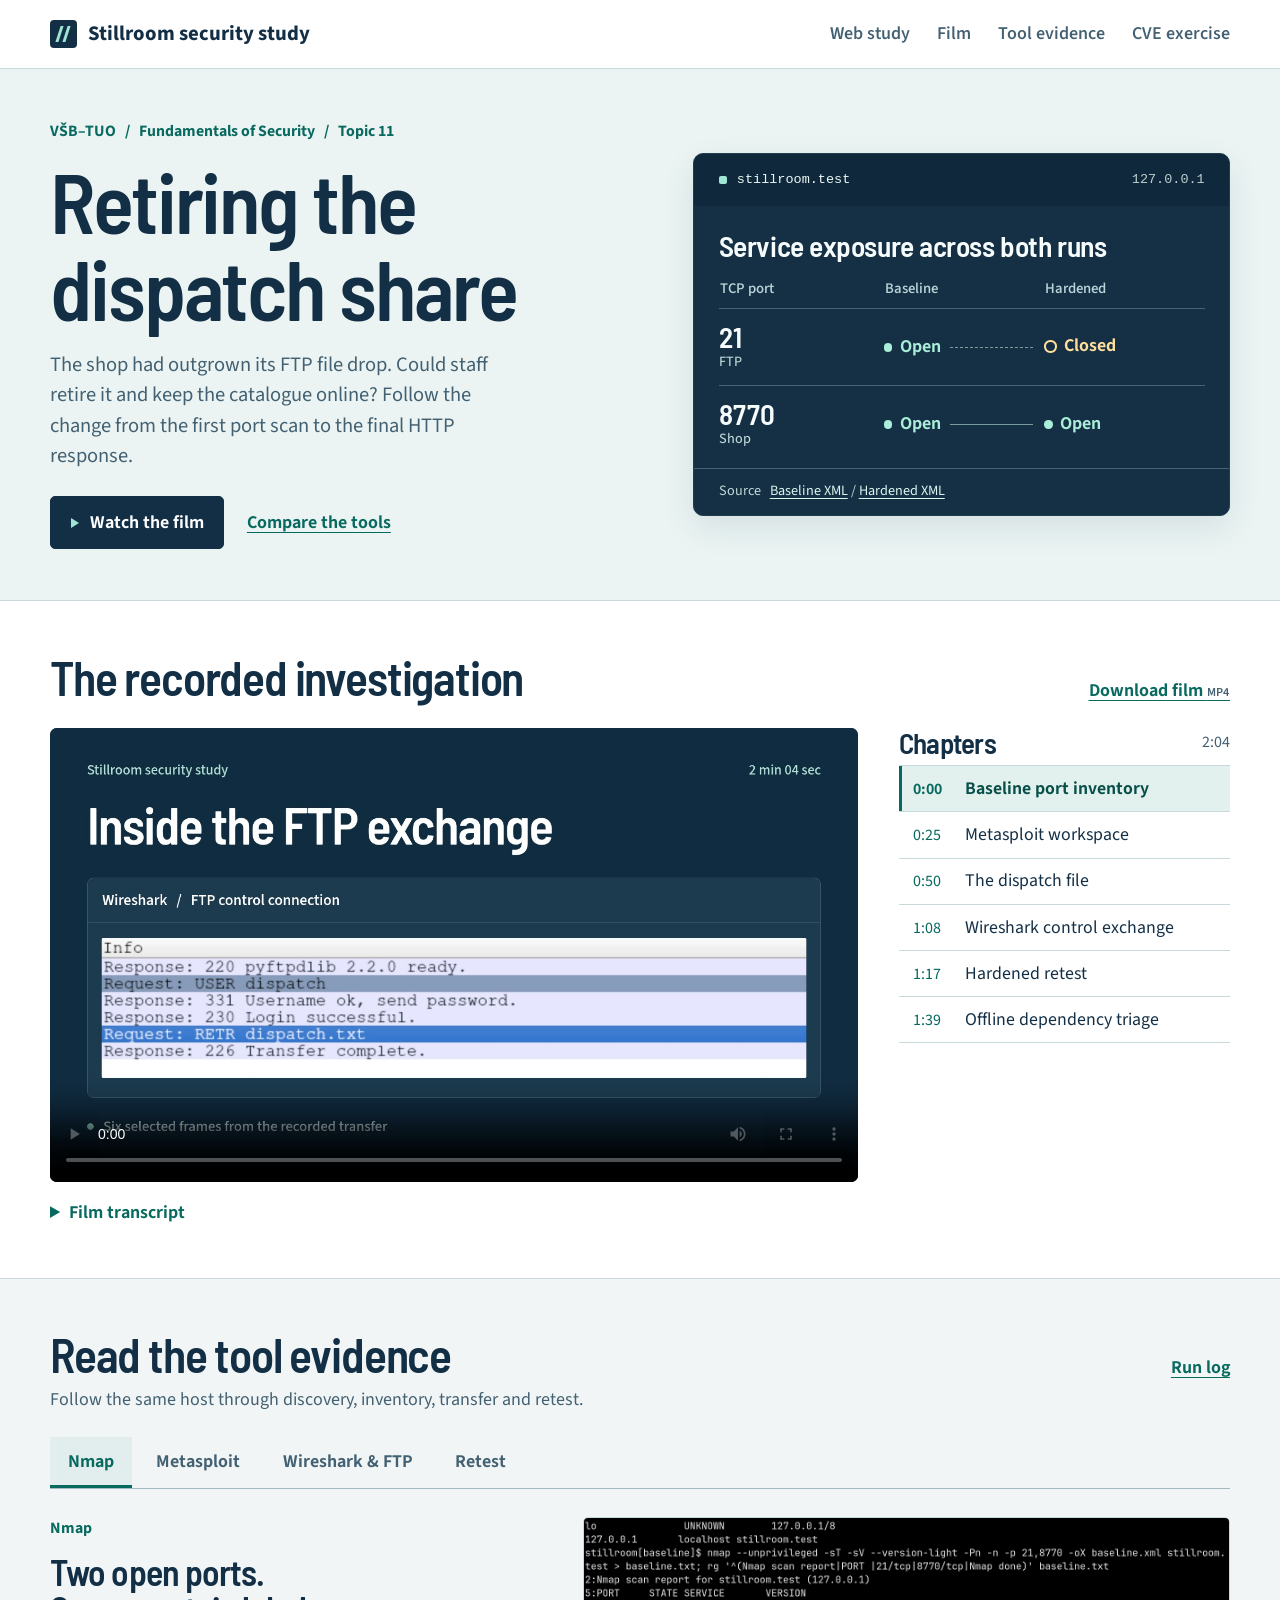
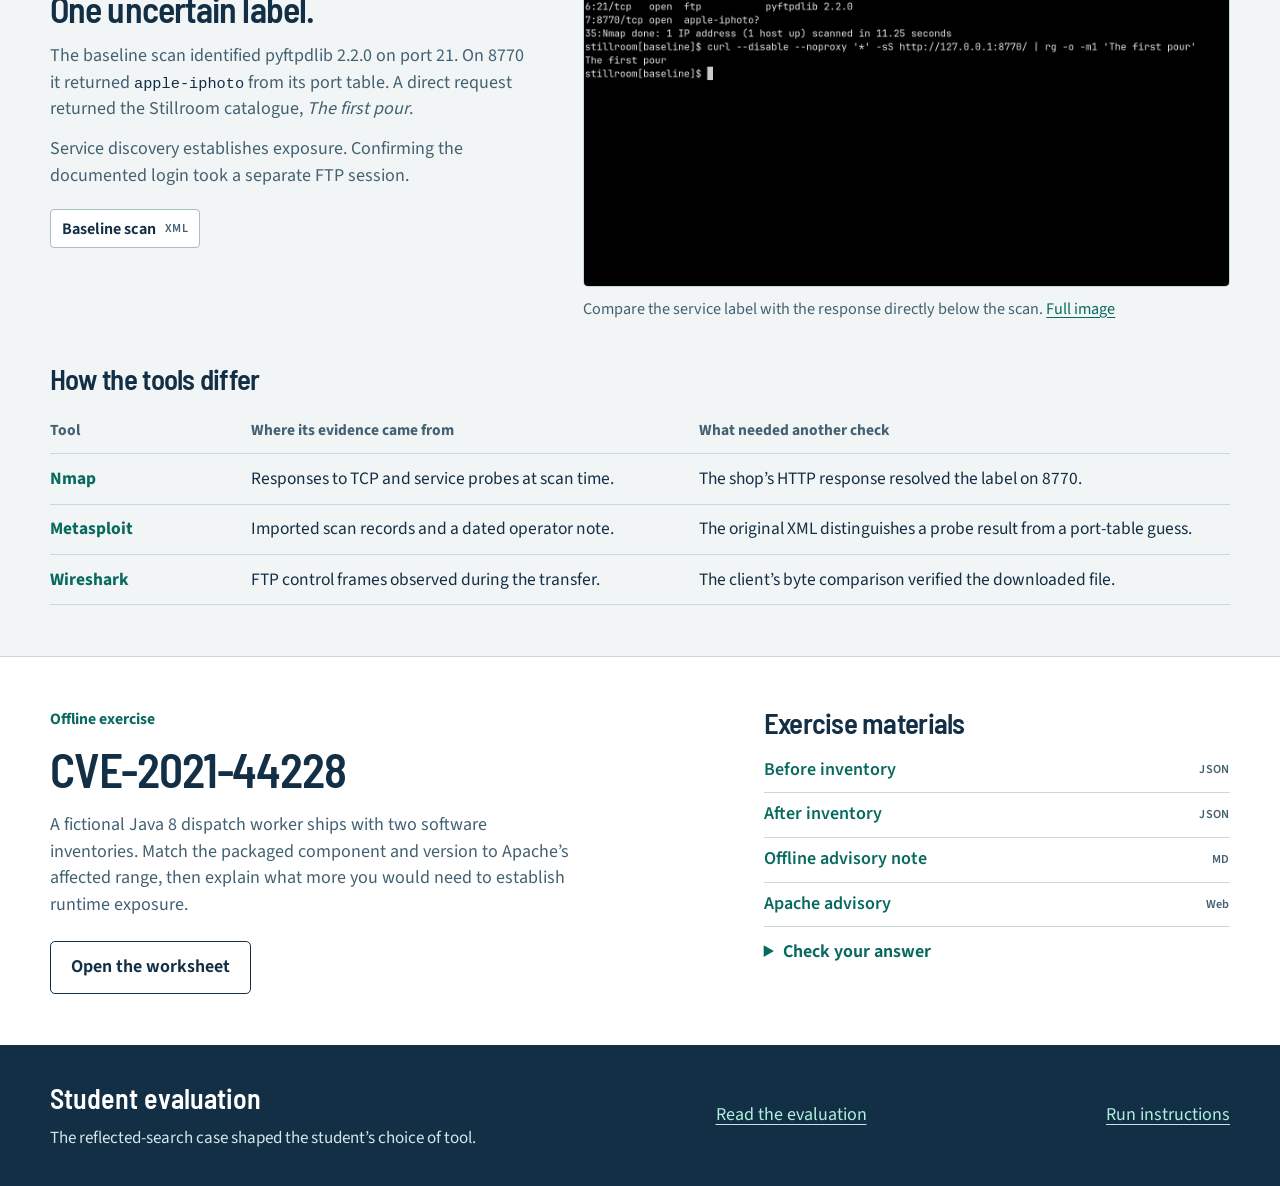
==== infrastructure/index.html @ d9eb7f30 "Present both Stillroom investigations and the student evaluation" ====
<!doctype html>
<html lang="en">
<head>
  <meta charset="utf-8">
  <meta name="viewport" content="width=device-width, initial-scale=1">
  <meta name="description" content="A recorded investigation of Stillroom’s retired FTP share, with original port scans, packet evidence and an offline dependency exercise.">
  <title>Retiring the dispatch share · Stillroom</title>
  <link rel="stylesheet" href="study.css">
  <script src="study.js" defer></script>
</head>
<body>
<a class="skip" href="#main">Skip to content</a>
<header class="mast"><div class="wrap mast-inner">
  <a class="brand" href="../index.html"><span class="mark" aria-hidden="true"></span>Stillroom security study</a>
  <nav aria-label="Study sections"><a href="../index.html">Web study</a><a href="#film">Film</a><a href="#evidence">Tool evidence</a><a href="#cve">CVE exercise</a></nav>
</div></header>
<main id="main">
<section class="hero" aria-labelledby="title"><div class="wrap hero-grid">
  <div class="lead">
    <p class="course">VŠB–TUO &nbsp; / &nbsp; Fundamentals of Security &nbsp; / &nbsp; Topic 11</p>
    <h1 id="title">Retiring the dispatch share</h1>
    <p class="intro">The shop had outgrown its FTP file drop. Could staff retire it and keep the catalogue online? Follow the change from the first port scan to the final HTTP response.</p>
    <div class="actions"><a class="button" id="watch" href="#film"><i class="play" aria-hidden="true"></i>Watch the film</a><a class="text-link" href="#comparison">Compare the tools</a></div>
  </div>
  <figure class="plot" aria-labelledby="plot-caption">
    <div class="plate-head"><span class="machine"><i aria-hidden="true"></i>stillroom.test</span><span>127.0.0.1</span></div>
    <table class="paths"><caption id="plot-caption">Service exposure across both runs</caption>
      <thead><tr><th scope="col">TCP port</th><th scope="col">Baseline</th><th scope="col">Hardened</th></tr></thead>
      <tbody><tr><th scope="row"><b>21</b><small>FTP</small></th><td><span class="point">Open</span></td><td><span class="point closed">Closed</span></td></tr>
      <tr><th scope="row"><b>8770</b><small>Shop</small></th><td><span class="point">Open</span></td><td><span class="point">Open</span></td></tr></tbody>
    </table>
    <figcaption>Source &nbsp; <a href="baseline.xml" download>Baseline XML</a><span aria-hidden="true"> / </span><a href="hardened.xml" download>Hardened XML</a></figcaption>
  </figure>
</div></section>

<section class="wrap film band" id="film" aria-labelledby="film-title">
  <div class="section-head"><h2 id="film-title">The recorded investigation</h2><a href="investigation.mp4" download>Download film <span class="ext">MP4</span></a></div>
  <div class="cinema">
    <video id="player" controls playsinline preload="metadata" poster="film-poster.jpg" width="1440" height="810" aria-label="Retiring the dispatch share, captioned investigation"><source src="investigation.mp4" type="video/mp4"><a href="investigation.mp4">Open the investigation film</a></video>
    <div class="chapters"><div class="chap-head"><h3>Chapters</h3><span id="runtime">2:04</span></div>
      <ol id="chapter-list">
        <li><a class="fallback" href="investigation.mp4#t=0.000" data-start="0.000"><time datetime="PT0.000S">0:00</time><span>Baseline port inventory</span></a></li>
        <li><a class="fallback" href="investigation.mp4#t=25.067" data-start="25.067"><time datetime="PT25.067S">0:25</time><span>Metasploit workspace</span></a></li>
        <li><a class="fallback" href="investigation.mp4#t=50.133" data-start="50.133"><time datetime="PT50.133S">0:50</time><span>The dispatch file</span></a></li>
        <li><a class="fallback" href="investigation.mp4#t=68.600" data-start="68.600"><time datetime="PT68.600S">1:08</time><span>Wireshark control exchange</span></a></li>
        <li><a class="fallback" href="investigation.mp4#t=77.600" data-start="77.600"><time datetime="PT77.600S">1:17</time><span>Hardened retest</span></a></li>
        <li><a class="fallback" href="investigation.mp4#t=99.667" data-start="99.667"><time datetime="PT99.667S">1:39</time><span>Offline dependency triage</span></a></li>
      </ol>
    </div>
  </div>
  <details class="transcript"><summary>Film transcript</summary><ol>
    <li>The baseline XML records open sockets on 21 and 8770. A separate catalogue request identifies the web application.</li>
    <li>The Metasploit workspace holds the imported host and both service records. The operator added the exposure note.</li>
    <li>The SHA-256 of the seeded dispatch notice matches the digest in the original download capture.</li>
    <li>The retained FTP frames show the account name, login acceptance, retrieval request and transfer completion.</li>
    <li>After disabling FTP, the client received a connection refusal. The same catalogue returned HTTP 200.</li>
    <li>The two fictional Java 8 inventories identify the packaged core component and version for advisory review.</li>
  </ol></details>
</section>

<section class="evidence band" id="evidence" aria-labelledby="evidence-title"><div class="wrap">
  <div class="section-head"><div><h2 id="evidence-title">Read the tool evidence</h2><p>Follow the same host through discovery, inventory, transfer and retest.</p></div><a href="verification.txt">Run log</a></div>
  <nav class="exhibits" aria-label="Investigation stages">
    <a href="#ports">Nmap</a><a href="#inventory">Metasploit</a><a href="#ftp">Wireshark &amp; FTP</a><a href="#retest">Retest</a>
  </nav>
  <article class="exhibit" id="ports">
    <div><p class="tool">Nmap</p><h3>Two open ports. One uncertain label.</h3>
      <p>The baseline scan identified pyftpdlib 2.2.0 on port 21. On 8770 it returned <code>apple-iphoto</code> from its port table. A direct request returned the Stillroom catalogue, <em>The first pour</em>.</p>
      <p>Service discovery establishes exposure. Confirming the documented login took a separate FTP session.</p>
      <div class="files"><a href="baseline.xml" download>Baseline scan <small>XML</small></a></div>
    </div>
    <figure><a href="baseline.png"><img src="baseline.png" width="1440" height="900" alt="Baseline Nmap output with a question mark on apple-iphoto, followed by the catalogue check"></a><figcaption>Compare the service label with the response directly below the scan. <a href="baseline.png">Full image</a></figcaption></figure>
  </article>
  <article class="exhibit" id="inventory">
    <div><p class="tool">Metasploit Framework</p><h3>Trace a service record to its source.</h3>
      <p>The operator imported the baseline XML into <code>topic11_ftp_baseline</code>. Both port records appear under the same host, together with a dated exposure note.</p>
      <p>The workspace retained Nmap’s tentative web-service label. Importing it supplied a record of the scan without independently identifying the service.</p>
      <div class="files"><a href="metasploit-inventory.txt">Console transcript <small>TXT</small></a></div>
    </div>
    <figure><a href="metasploit.png"><img loading="lazy" src="metasploit.png" width="1440" height="900" alt="Workspace, service list and operator note in the original Metasploit console"></a><figcaption>The note records the operator’s interpretation of the imported XML. <a href="metasploit.png">Full image</a></figcaption></figure>
  </article>
  <article class="exhibit" id="ftp">
    <div><p class="tool">Wireshark &amp; FTP client</p><h3>Follow one dispatch notice.</h3>
      <p>The server accepted the synthetic account (<code>230</code>). The client requested <code>dispatch.txt</code> with <code>RETR</code> and the server reported completion (<code>226</code>). The client verified the downloaded bytes against the seed.</p>
      <p>The shared default concerns who knows the credential. Plain FTP exposed it on the control connection. The six-frame public extract omits credential bytes, leaving gaps in TCP sequence numbers.</p>
      <div class="files"><a href="ftp-selected.pcapng" download>Redacted capture <small>PCAPNG</small></a><a href="transfer.png">Client capture <small>PNG</small></a><a href="share/dispatch.txt">Seed file <small>TXT</small></a></div>
    </div>
    <figure><a href="wireshark.png"><img loading="lazy" src="wireshark.png" width="1440" height="900" alt="Wireshark frame list with the RETR dispatch.txt request selected"></a><figcaption>Read the Info column from the login exchange to the completion reply. <a href="wireshark.png">Full image</a></figcaption></figure>
  </article>
  <article class="exhibit" id="retest">
    <div><p class="tool">Nmap &amp; application checks</p><h3>Close FTP. Check the shop.</h3>
      <p>From the same isolated client, the repeated scan found port 21 closed and port 8770 open. An independent FTP connection was refused. The catalogue request returned HTTP 200 and the expected page text.</p>
      <p>Matching the host and ports across both runs makes the change directly comparable.</p>
      <div class="files"><a href="hardened.xml" download>Retest scan <small>XML</small></a><a href="ftp-retest.txt">FTP check <small>TXT</small></a><a href="web-check.txt">Shop check <small>TXT</small></a></div>
    </div>
    <figure><a href="hardened.png"><img loading="lazy" src="hardened.png" width="1440" height="900" alt="Hardened scan and the surviving catalogue’s HTTP 200 response"></a><figcaption>The client could still reach the catalogue after the service change. <a href="hardened.png">Full image</a></figcaption></figure>
  </article>
<div class="comparison" id="comparison">
    <h3>How the tools differ</h3>
    <table><thead><tr><th scope="col">Tool</th><th scope="col">Where its evidence came from</th><th scope="col">What needed another check</th></tr></thead>
    <tbody><tr><th scope="row">Nmap</th><td>Responses to TCP and service probes at scan time.</td><td>The shop’s HTTP response resolved the label on 8770.</td></tr>
    <tr><th scope="row">Metasploit</th><td>Imported scan records and a dated operator note.</td><td>The original XML distinguishes a probe result from a port-table guess.</td></tr>
    <tr><th scope="row">Wireshark</th><td>FTP control frames observed during the transfer.</td><td>The client’s byte comparison verified the downloaded file.</td></tr></tbody></table>
  </div>
</div></section>

<section class="wrap band exercise" id="cve" aria-labelledby="cve-title">
  <div><p class="tool">Offline exercise</p><h2 id="cve-title">CVE-2021-44228</h2><p>A fictional Java 8 dispatch worker ships with two software inventories. Match the packaged component and version to Apache’s affected range, then explain what more you would need to establish runtime exposure.</p><a class="button light" href="cve/WORKSHEET.md">Open the worksheet</a></div>
  <div class="documents"><h3>Exercise materials</h3><a href="cve/inventory-before.json">Before inventory <small>JSON</small></a><a href="cve/inventory-after.json">After inventory <small>JSON</small></a><a href="cve/ADVISORY-NOTE.md">Offline advisory note <small>MD</small></a><a href="https://logging.apache.org/security.html#CVE-2021-44228">Apache advisory <small>Web</small></a><details><summary>Check your answer</summary><p><a href="cve/REVIEWER-KEY.md">Reviewer key</a> · <a href="cve-triage.png">Recorded comparison</a></p></details></div>
</section>
</main>
<footer><div class="wrap foot"><div><strong>Student evaluation</strong><p>The reflected-search case shaped the student’s choice of tool.</p></div><a href="../evaluation.html#student-opinion">Read the evaluation</a><a href="run-guide.txt">Run instructions</a></div></footer>
</body></html>
---- infrastructure/study.css ----
@font-face{font-family:Barlow;src:url("fonts/BarlowSemiCondensed-SemiBold.ttf") format("truetype");font-weight:600;font-display:swap}
@font-face{font-family:Source;src:url("fonts/SourceSans3.ttf") format("truetype");font-weight:200 900;font-display:swap}
:root{color-scheme:light;--ink:#132f46;--muted:#436172;--teal:#08695f;--pale:#ebf4f3;--line:#c8d9dc;--mint:#9fe5d3;font:18px/1.48 Source,system-ui,sans-serif;color:var(--ink);background:white}
*{box-sizing:border-box}
body,h1,h2,h3,p,figure,ol{margin:0}
body{min-width:0}
h1,h2,h3{font:600 1em/1.03 Barlow,"Arial Narrow",sans-serif;letter-spacing:-.025em;text-wrap:balance}
h1{font-size:clamp(3.5rem,6.6vw,5.8rem);max-width:12ch}
h2{font-size:clamp(2.15rem,3.7vw,3.25rem)}
h3{font-size:1.6rem}
a,summary{color:var(--teal);text-underline-offset:.2em}
a:hover{text-decoration-thickness:2px}
:focus-visible{outline:3px solid #c36b04;outline-offset:4px}
button{font:inherit;color:inherit;cursor:pointer}
.wrap{width:min(1180px,calc(100% - 72px));margin-inline:auto}
.skip{position:absolute;z-index:2;top:-5rem;left:1rem;background:white;padding:.6rem}
.skip:focus{top:.5rem}
.mast{border-bottom:1px solid var(--line)}
.mast-inner,.mast nav,.brand,.actions,.section-head,.chap-head,.plate-head,.foot{display:flex;align-items:center}
.mast-inner,.section-head,.chap-head,.plate-head,.foot{justify-content:space-between}
.mast-inner{min-height:68px;gap:1rem}
.brand{gap:.62rem;text-decoration:none;font-size:1.15rem;color:var(--ink);font-weight:720}
.mark{width:27px;height:28px;border-radius:4px;background:var(--ink);position:relative;flex:none}
.mark::before,.mark::after{content:"";position:absolute;top:6px;bottom:6px;width:3px;left:8px;background:var(--mint);transform:skew(-18deg)}
.mark::after{left:15px}
.mast nav{gap:1.5rem}
.mast nav a{text-decoration:none;color:var(--muted);font-weight:580}
.mast nav a:hover,.brand:hover{color:var(--teal)}
.hero{background:var(--pale);border-bottom:1px solid var(--line)}
.hero-grid{display:grid;grid-template-columns:1.08fr 1fr;align-items:center;gap:clamp(2rem,5vw,5rem);padding-block:clamp(2.75rem,4vw,4.1rem)}
.course,.tool{font-size:.88rem;font-weight:680;color:var(--teal);margin-bottom:.75rem}
.intro{font-size:clamp(1rem,1.6vw,1.18rem);max-width:46ch;color:var(--muted);margin:1.05rem 0 1.4rem}
.actions{gap:1.25rem;flex-wrap:wrap}
.button{display:inline-flex;align-items:center;justify-content:center;gap:.6rem;padding:.67rem 1.1rem;background:var(--ink);border:1px solid var(--ink);border-radius:5px;color:white;font-weight:650;text-decoration:none}
.button:hover{background:#25495c}
.play{width:0;height:0;border-width:5px 0 5px 8px;border-style:solid;border-color:transparent transparent transparent var(--mint)}
.text-link,.section-head>a{font-weight:650}
.plot{color:#f6fcfb;background:#152f44;border:1px solid #213e50;border-radius:10px;box-shadow:0 12px 32px #143c4b1a;overflow:hidden}
.plate-head{padding:1rem 1.35rem;background:#10283b;color:#bccecf;font:500 .75rem/1.2 ui-monospace,monospace}
.machine{display:inline-flex;gap:.56rem;align-items:center;color:#edf8f5}
.machine i{width:8px;height:8px;background:var(--mint);border-radius:2px}
.paths{width:calc(100% - 2.7rem);margin:0 auto;border-collapse:collapse;text-align:left;table-layout:fixed}
.paths caption{text-align:left;font:600 clamp(1.3rem,2.3vw,1.85rem)/1.1 Barlow,sans-serif;letter-spacing:-.015em;padding:1.3rem 0 .83rem}
.paths thead th{font-weight:550;font-size:.82rem;color:#b9d3d8;padding-bottom:.45rem}
.paths thead th:first-child{width:34%}
.paths tbody tr{border-top:1px solid #496273}
.paths tbody th,.paths tbody td{padding:.72rem 0}
.paths tbody th b,.paths small{display:block}
.paths tbody th b{font:600 1.62rem/1 Barlow,sans-serif;letter-spacing:.015em}
.paths small{color:#c0d8d8;font-weight:450;font-size:.79rem}
.paths tbody td:nth-child(2){position:relative}
.paths tbody td:nth-child(2)::after{content:"";position:absolute;top:50%;left:3.65rem;right:.65rem;border-top:1px solid #779d9e}
.paths tbody tr:first-child td:nth-child(2)::after{border-top-style:dashed}
.point{display:inline-flex;align-items:center;gap:.4rem;color:#a9edda;font-weight:650}
.point::before{content:"";width:.47rem;height:.47rem;border-radius:50%;background:currentColor}
.point.closed{color:#ffdf9b}
.point.closed::before{background:transparent;border:2px solid currentColor}
.plot figcaption{margin-top:.3rem;border-top:1px solid #496273;padding:.65rem 1.35rem .77rem;color:#c1d8d8;font-size:.79rem}
.plot a{color:#daf6ef}
.band{padding-block:clamp(2.5rem,4vw,3.8rem)}
.section-head{align-items:baseline;gap:1rem;flex-wrap:wrap;margin-bottom:1.3rem}
.section-head p{color:var(--muted);margin-top:.45rem}
.ext,.files small,.documents small{font:600 .68rem/1.25 Source,sans-serif;letter-spacing:.04em;color:var(--muted)}
.cinema{display:grid;grid-template-columns:minmax(0,2fr) minmax(235px,.82fr);gap:clamp(1.5rem,3.2vw,3rem);align-items:start}
video{display:block;width:100%;height:auto;aspect-ratio:16/9;background:#132d43;border-radius:7px}
.chap-head{margin-bottom:.45rem}
.chap-head span,.chapters time{font-variant-numeric:tabular-nums;color:var(--muted);font-size:.89rem}
.chapters ol{list-style:none;padding:0;border-top:1px solid var(--line)}
.chapters li{border-bottom:1px solid var(--line)}
.chapters button,.chapters .fallback{width:100%;padding:.66rem .6rem;display:grid;grid-template-columns:2.45rem 1fr;align-items:baseline;text-align:left;gap:.48rem;text-decoration:none;border:0;background:transparent;border-inline-start:3px solid transparent;font-size:.99rem;line-height:1.2}
.chapters button[aria-current=true]{color:#084f49;background:#e3f1ee;border-inline-start-color:var(--teal);font-weight:650}
.chapters button:hover,.exhibits a:hover{background:#edf5f2}
.chapters time{color:var(--teal)}
summary{cursor:pointer;font-weight:650}
.transcript{margin-top:1rem}
.transcript ol{max-width:78ch;padding:1rem 0 0 1.4rem}
.transcript li+li{margin-top:.4rem}
.evidence{background:#f1f5f6;border-block:1px solid var(--line)}
.exhibits{display:flex;flex-wrap:wrap;border-bottom:1px solid #9fb9bd;margin-bottom:1.55rem;gap:.35rem}
.exhibits a{padding:.65rem 1rem .55rem;text-decoration:none;border-bottom:3px solid transparent;color:var(--muted);font-weight:650}
.exhibits a[aria-selected=true]{border-bottom-color:var(--teal);color:var(--teal);background:#e2eeed}
.exhibit{display:grid;grid-template-columns:minmax(0,.88fr) minmax(0,1.18fr);gap:clamp(1.5rem,4vw,3.8rem);align-items:start}
.exhibit+.exhibit:not([hidden]){margin-top:2.4rem}
.exhibit[role=tabpanel]:not([hidden]){margin-top:0}
.exhibit[hidden]{display:none}
.exhibit h3{font-size:clamp(1.75rem,2.8vw,2.38rem);max-width:22ch;margin-bottom:.85rem}
.exhibit p:not(.tool),.exercise p:not(.tool){color:var(--muted)}
.exhibit p+p{margin-top:.75rem}
code{font: .85em ui-monospace,monospace;color:var(--ink);overflow-wrap:anywhere}
.exhibit img{display:block;width:100%;height:auto;max-height:370px;object-fit:cover;object-position:top left;border:1px solid var(--line);border-radius:5px}
.exhibit figcaption{color:var(--muted);font-size:.9rem;margin-top:.55rem}
.exhibit figcaption a{white-space:nowrap}
.files{display:flex;flex-wrap:wrap;gap:.45rem;margin-top:1.1rem}
.files a{display:inline-flex;align-items:center;gap:.5rem;text-decoration:none;background:white;border:1px solid #a9bec0;border-radius:4px;padding:.36rem .6rem;color:var(--ink);font-size:.9rem;font-weight:650}
.files a:hover{border-color:var(--teal);color:var(--teal)}
.comparison{margin-top:2.4rem}
.comparison table{margin-top:.75rem;border-collapse:collapse;width:100%;font-size:.97rem;text-align:left}
.comparison th,.comparison td{vertical-align:top;padding:.65rem .9rem .65rem 0;border-bottom:1px solid var(--line)}
.comparison thead th{color:var(--muted);font-size:.86rem}
.comparison tbody th{color:var(--teal)}
.comparison th:first-child{width:17%}
.comparison th:nth-child(2){width:38%}
@media(max-width:450px){.comparison table{font-size:.85rem}.comparison th,.comparison td{padding-right:.4rem}.comparison thead th{font-size:.79rem}}
.exercise{display:grid;grid-template-columns:1.12fr .82fr;gap:clamp(1.5rem,6vw,6rem)}
.exercise h2{margin-bottom:1rem}
.exercise p{max-width:58ch}
.light{color:var(--ink);background:white;margin-top:1.25rem}
.light:hover{background:var(--pale)}
.documents h3{margin-bottom:.55rem}
.documents>a{display:flex;justify-content:space-between;align-items:center;padding:.48rem 0;text-decoration:none;border-bottom:1px solid var(--line);font-weight:600}
.documents>a:hover{text-decoration:underline}
.documents details{margin-top:.65rem}
.documents details p{margin-top:.4rem}
footer{background:var(--ink);color:white}
.foot{gap:2rem;padding-block:2rem}
.foot strong{font:600 1.55rem Barlow,sans-serif}
.foot p{max-width:76ch;margin-top:.4rem;color:#d2e7e8;font-size:.95rem}
.foot>a{color:#aff0dd;white-space:nowrap}
@media(max-width:930px){
 .wrap{width:calc(100% - 48px)}
 .hero-grid{gap:1.6rem;grid-template-columns:1fr 1fr}
 .course{font-size:.8rem}
 .cinema{grid-template-columns:1.65fr 1fr}
}
@media(max-width:720px){
 .wrap{width:calc(100% - 36px)}
 .mast-inner{align-items:flex-start;flex-direction:column;justify-content:center;padding-block:.75rem;gap:.4rem}
 .mast nav{gap:1.2rem;font-size:.93rem}
 .hero-grid,.cinema,.exhibit,.exercise{grid-template-columns:minmax(0,1fr)}
 .hero-grid{padding-block:2.1rem;gap:1.75rem}
 h1{font-size:clamp(3.3rem,11vw,4.4rem)}
 .intro{margin:.8rem 0 1.15rem}
 .section-head{gap:.5rem}
 .exhibits{gap:0}.exhibits a{padding:.65rem .55rem;font-size:.92rem}
 .exhibit img{max-height:unset}
 .foot{align-items:flex-start;flex-direction:column;gap:1rem}
}
@media(max-width:360px){.paths{width:calc(100% - 1.5rem)}.exhibits a{font-size:.85rem}.brand{font-size:1.05rem}}
@media print{.mast nav,.actions,.cinema,.exhibits{display:none}.exhibit[hidden]{display:grid}.plot{background:white;color:black}.paths th,.plot a,.point{color:black}}
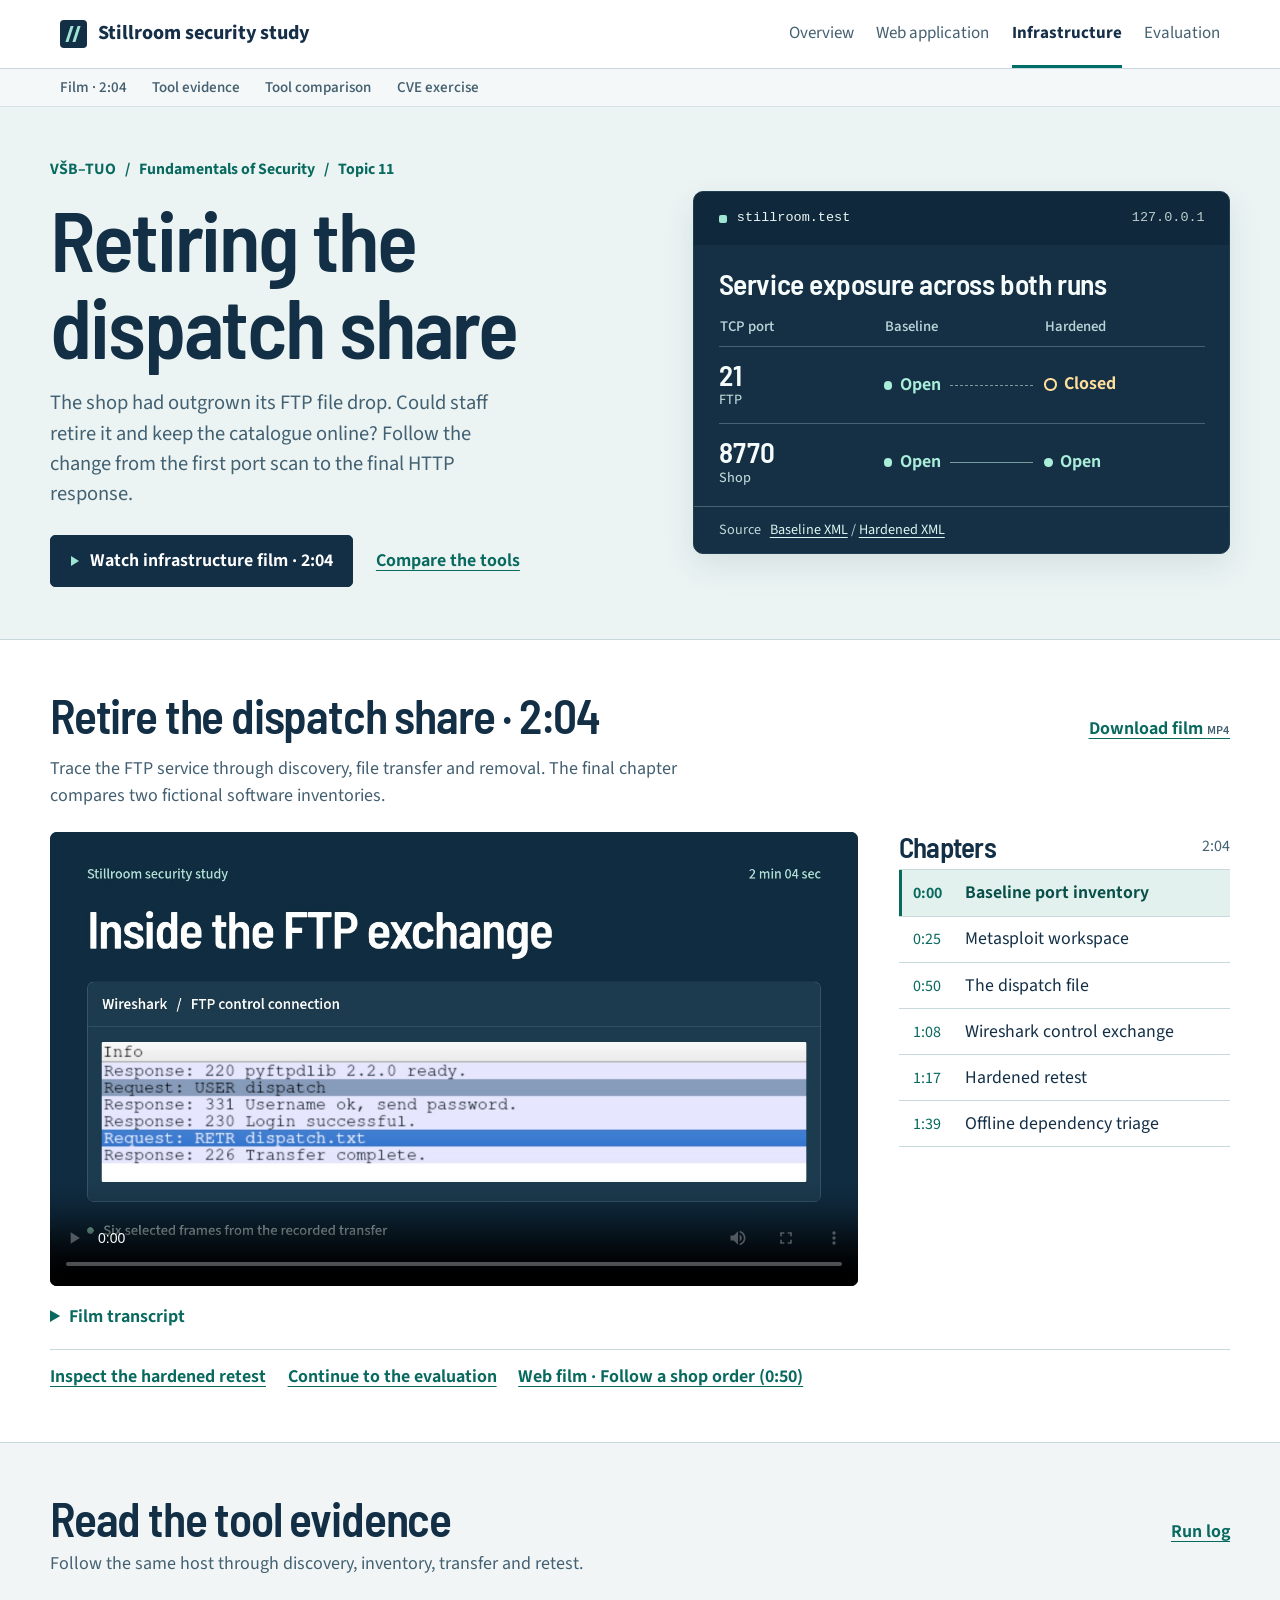
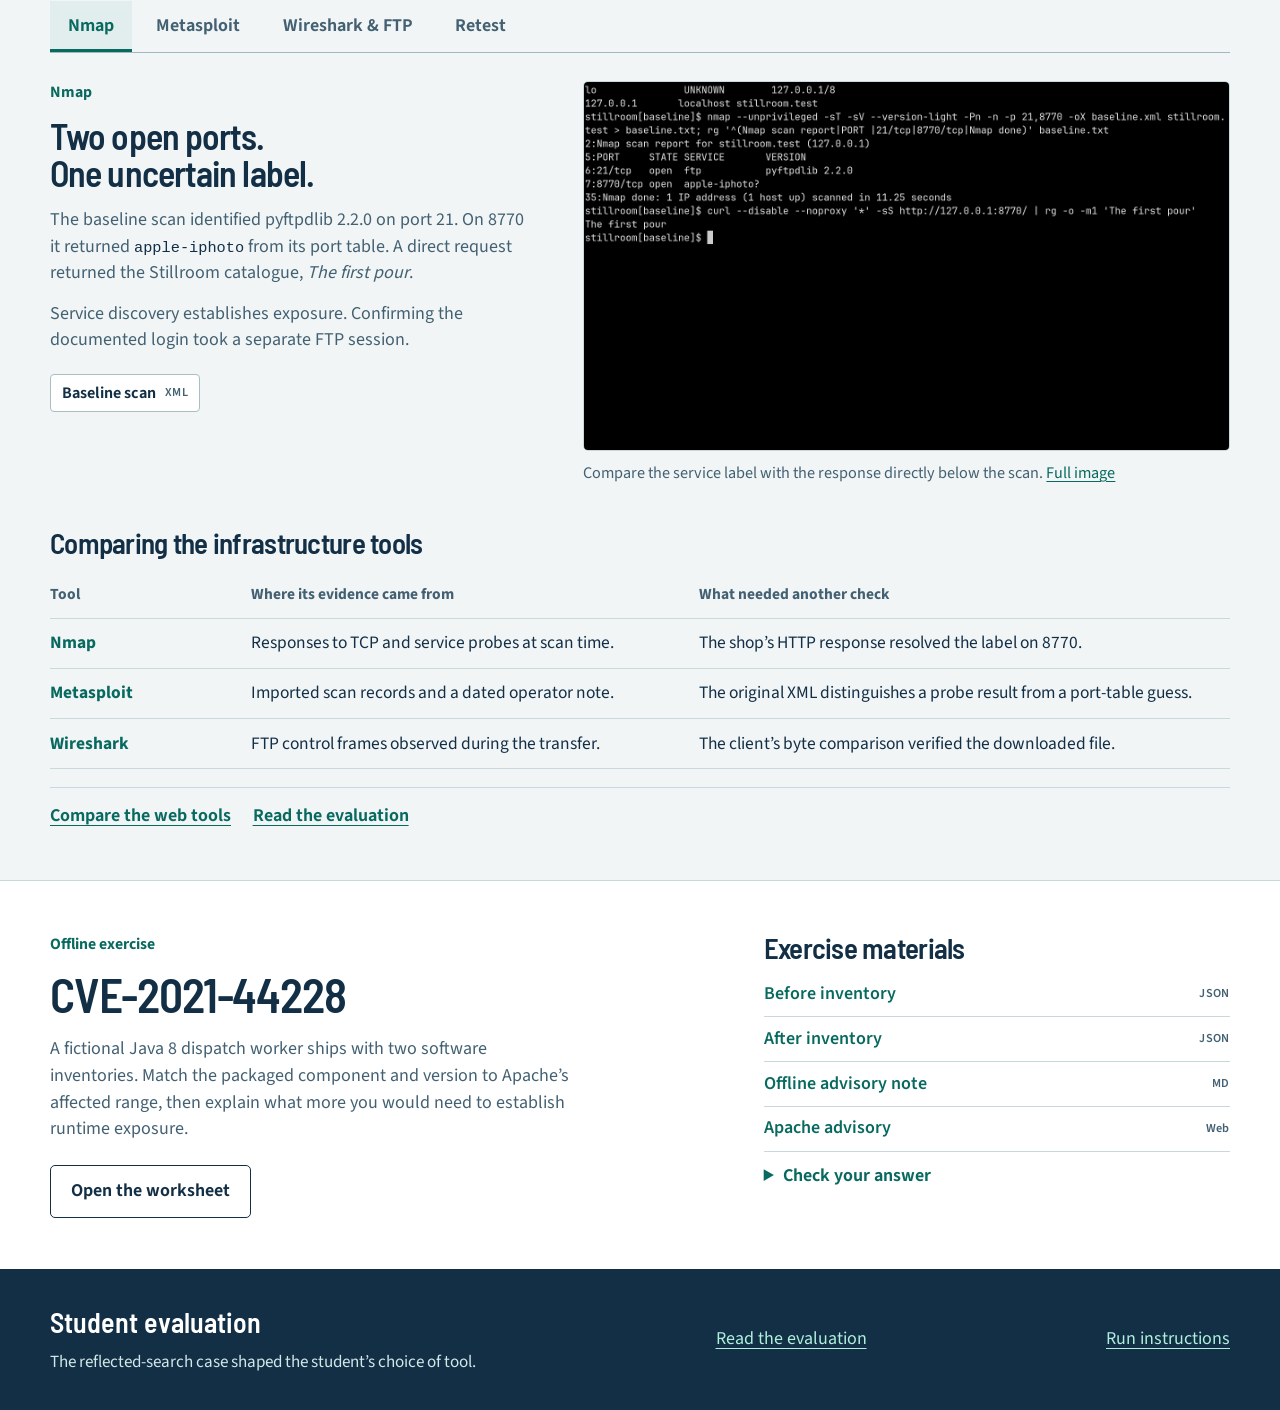
==== commit 04d5b067: "Connect both films, evidence and evaluation through a shared overview" ====
--- a/infrastructure/index.html
+++ b/infrastructure/index.html
@@ -7,20 +7,20 @@
   <title>Retiring the dispatch share · Stillroom</title>
   <link rel="stylesheet" href="study.css">
   <script src="study.js" defer></script>
-</head>
+<link rel="stylesheet" href="../navigation.css"></head>
 <body>
 <a class="skip" href="#main">Skip to content</a>
-<header class="mast"><div class="wrap mast-inner">
-  <a class="brand" href="../index.html"><span class="mark" aria-hidden="true"></span>Stillroom security study</a>
-  <nav aria-label="Study sections"><a href="../index.html">Web study</a><a href="#film">Film</a><a href="#evidence">Tool evidence</a><a href="#cve">CVE exercise</a></nav>
-</div></header>
+<header class="site-header"><div class="site-bar">
+      <a class="site-brand" href="../index.html"><span class="mark" aria-hidden="true"></span>Stillroom security study</a>
+      <nav class="site-links" aria-label="Main"><a href="../index.html">Overview</a><a href="../web.html">Web application</a><a href="../infrastructure/index.html" aria-current="page">Infrastructure</a><a href="../evaluation.html">Evaluation</a></nav>
+    </div></header><nav class="study-links" aria-label="Infrastructure sections"><div><a href="#film">Film · 2:04</a><a href="#evidence">Tool evidence</a><a href="#comparison">Tool comparison</a><a href="#cve">CVE exercise</a></div></nav>
 <main id="main">
 <section class="hero" aria-labelledby="title"><div class="wrap hero-grid">
   <div class="lead">
     <p class="course">VŠB–TUO &nbsp; / &nbsp; Fundamentals of Security &nbsp; / &nbsp; Topic 11</p>
     <h1 id="title">Retiring the dispatch share</h1>
     <p class="intro">The shop had outgrown its FTP file drop. Could staff retire it and keep the catalogue online? Follow the change from the first port scan to the final HTTP response.</p>
-    <div class="actions"><a class="button" id="watch" href="#film"><i class="play" aria-hidden="true"></i>Watch the film</a><a class="text-link" href="#comparison">Compare the tools</a></div>
+    <div class="actions"><a class="button" id="watch" href="#film"><i class="play" aria-hidden="true"></i>Watch infrastructure film · 2:04</a><a class="text-link" href="#comparison">Compare the tools</a></div>
   </div>
   <figure class="plot" aria-labelledby="plot-caption">
     <div class="plate-head"><span class="machine"><i aria-hidden="true"></i>stillroom.test</span><span>127.0.0.1</span></div>
@@ -34,8 +34,8 @@
 </div></section>
 
 <section class="wrap film band" id="film" aria-labelledby="film-title">
-  <div class="section-head"><h2 id="film-title">The recorded investigation</h2><a href="investigation.mp4" download>Download film <span class="ext">MP4</span></a></div>
-  <div class="cinema">
+  <div class="section-head"><h2 id="film-title">Retire the dispatch share · 2:04</h2><a href="investigation.mp4" download>Download film <span class="ext">MP4</span></a></div>
+  <p class="film-context">Trace the FTP service through discovery, file transfer and removal. The final chapter compares two fictional software inventories.</p><div class="cinema">
     <video id="player" controls playsinline preload="metadata" poster="film-poster.jpg" width="1440" height="810" aria-label="Retiring the dispatch share, captioned investigation"><source src="investigation.mp4" type="video/mp4"><a href="investigation.mp4">Open the investigation film</a></video>
     <div class="chapters"><div class="chap-head"><h3>Chapters</h3><span id="runtime">2:04</span></div>
       <ol id="chapter-list">
@@ -56,6 +56,7 @@
     <li>After disabling FTP, the client received a connection refusal. The same catalogue returned HTTP 200.</li>
     <li>The two fictional Java 8 inventories identify the packaged core component and version for advisory review.</li>
   </ol></details>
+    <nav class="film-route" aria-label="After the infrastructure film"><a href="#retest">Inspect the hardened retest</a><a href="../evaluation.html">Continue to the evaluation</a><a href="../web.html#film">Web film · Follow a shop order (0:50)</a></nav>
 </section>
 
 <section class="evidence band" id="evidence" aria-labelledby="evidence-title"><div class="wrap">
@@ -96,11 +97,11 @@
     <figure><a href="hardened.png"><img loading="lazy" src="hardened.png" width="1440" height="900" alt="Hardened scan and the surviving catalogue’s HTTP 200 response"></a><figcaption>The client could still reach the catalogue after the service change. <a href="hardened.png">Full image</a></figcaption></figure>
   </article>
 <div class="comparison" id="comparison">
-    <h3>How the tools differ</h3>
+    <h3>Comparing the infrastructure tools</h3>
     <table><thead><tr><th scope="col">Tool</th><th scope="col">Where its evidence came from</th><th scope="col">What needed another check</th></tr></thead>
     <tbody><tr><th scope="row">Nmap</th><td>Responses to TCP and service probes at scan time.</td><td>The shop’s HTTP response resolved the label on 8770.</td></tr>
     <tr><th scope="row">Metasploit</th><td>Imported scan records and a dated operator note.</td><td>The original XML distinguishes a probe result from a port-table guess.</td></tr>
-    <tr><th scope="row">Wireshark</th><td>FTP control frames observed during the transfer.</td><td>The client’s byte comparison verified the downloaded file.</td></tr></tbody></table>
+    <tr><th scope="row">Wireshark</th><td>FTP control frames observed during the transfer.</td><td>The client’s byte comparison verified the downloaded file.</td></tr></tbody></table><nav class="film-route" aria-label="Related results"><a href="../comparison.html">Compare the web tools</a><a href="../evaluation.html">Read the evaluation</a></nav>
   </div>
 </div></section>
 
--- a/navigation.css
+++ b/navigation.css
@@ -0,0 +1,58 @@
+.site-header{border-bottom:1px solid #c9d8df;background:white}
+.site-bar,.study-links>div{width:min(1160px,calc(100% - 64px));margin-inline:auto;display:flex;align-items:center}
+.site-bar{min-height:68px;justify-content:space-between;gap:1.2rem}
+.site-brand{display:inline-flex;align-items:center;gap:.6rem;color:#162f48;font-weight:730;font-size:20px;text-decoration:none;white-space:nowrap}
+.site-brand .mark{flex-shrink:0}
+.site-links,.study-links>div{display:flex;flex-wrap:wrap}
+.site-links{gap:1.25rem}
+.site-links a,.study-links a{color:#456071;text-decoration:none}
+.site-links a{border-bottom:3px solid transparent;font-size:17px;padding:21px 0 18px}
+.site-links a[aria-current]{border-color:#006e68;color:#162f48;font-weight:700}
+.site-links a:hover,.study-links a:hover,.site-brand:hover{color:#006e68;text-decoration:underline}
+.study-links{background:#f5f8f8;border-bottom:1px solid #d5e1e2}
+.study-links>div{gap:.25rem 1.4rem}
+.study-links a{font-weight:550;font-size:15px;padding:.42rem 0}
+.study-links a[aria-current]{color:#075f59;text-decoration:underline;text-underline-offset:.18em}
+.film-guide{background:#edf4f4;border-bottom:1px solid #c9d8df;padding:clamp(2rem,3.3vw,3.1rem) 0 clamp(2.4rem,4vw,3.6rem)}
+.film-guide h1{font-size:clamp(2.7rem,5.3vw,4.85rem);line-height:1.05}
+.guide-intro{color:#435f71;font-size:1.17rem;max-width:76ch;margin-top:.65rem}
+.film-pair{display:grid;grid-template-columns:repeat(2,minmax(0,1fr));gap:clamp(1rem,2.3vw,2rem);margin-top:1.75rem}
+.film-choice{display:flex;flex-direction:column;background:white;border:1px solid #c0d2d5;border-radius:8px;overflow:hidden}
+.film-image{display:block;position:relative;aspect-ratio:3/1;background:#122e43;overflow:hidden;border-bottom:1px solid #c0d2d5}
+.film-image img{width:100%;height:100%;object-fit:cover}
+.web-image img{object-position:50% 20%}
+.infra-image img{object-fit:contain;background:#102c40}
+.choice-copy{display:flex;flex-direction:column;align-items:start;flex:1;padding:1.15rem 1.35rem 1.4rem}
+.film-label{display:flex;align-items:baseline;gap:.7rem;font-weight:690;color:#00665f}
+.film-label span{color:#435f71;font-variant-numeric:tabular-nums;font-size:.9em;border-left:1px solid #adc1c3;padding-left:.7rem}
+.choice-copy h2{font-size:clamp(1.8rem,3vw,2.55rem);margin:.4rem 0 .55rem}
+.choice-copy>p:not(.film-label),.end-guide p{color:#435f71;max-width:58ch}
+.choice-actions,.film-route{display:flex;align-items:center;gap:.55rem 1.2rem;flex-wrap:wrap}
+.choice-actions{margin-top:auto;padding-top:1.1rem}
+.choice-actions a,.film-route a,.end-guide a{font-weight:650}
+.choice-actions .btn{padding:.48rem .85rem}
+.film-image:focus-visible{outline-offset:-4px;z-index:1}
+.end-guide{display:flex;align-items:start;justify-content:space-between;gap:2rem;padding-block:2.5rem}
+.end-guide h2{font-size:clamp(1.7rem,3vw,2.45rem);margin-bottom:.5rem}
+.end-guide nav{display:grid;gap:.4rem}
+.film-context{color:#435f71;max-width:70ch;margin:-.55rem 0 1.25rem}
+.film-route{border-top:1px solid #c9d8df;padding-top:.8rem;margin-top:1rem}
+@media(max-width:760px){
+ .site-bar,.study-links>div{width:calc(100% - 36px)}
+ .site-bar{flex-direction:column;align-items:start;gap:.15rem;padding-top:.65rem}
+ .site-links{gap:0 1.15rem}
+ .site-links a{padding:.45rem 0 .5rem;font-size:16px}
+ .study-links>div{gap:0 1rem}
+ .study-links a{font-size:14px}
+ .choice-copy{padding:1rem}
+ .end-guide{display:block}.end-guide nav{margin-top:1.1rem}
+}
+@media(max-width:620px){
+ .film-pair{grid-template-columns:minmax(0,1fr);gap:1.25rem}
+ .film-guide h1{font-size:clamp(2.15rem,9.4vw,2.85rem)}
+ .site-links{gap:0 .7rem}
+ .site-links a{font-size:15px}
+ .film-image{aspect-ratio:3.65/1}
+ .guide-intro{font-size:1.05rem}
+}
+@media print{.site-header,.study-links,.film-route{display:none}}
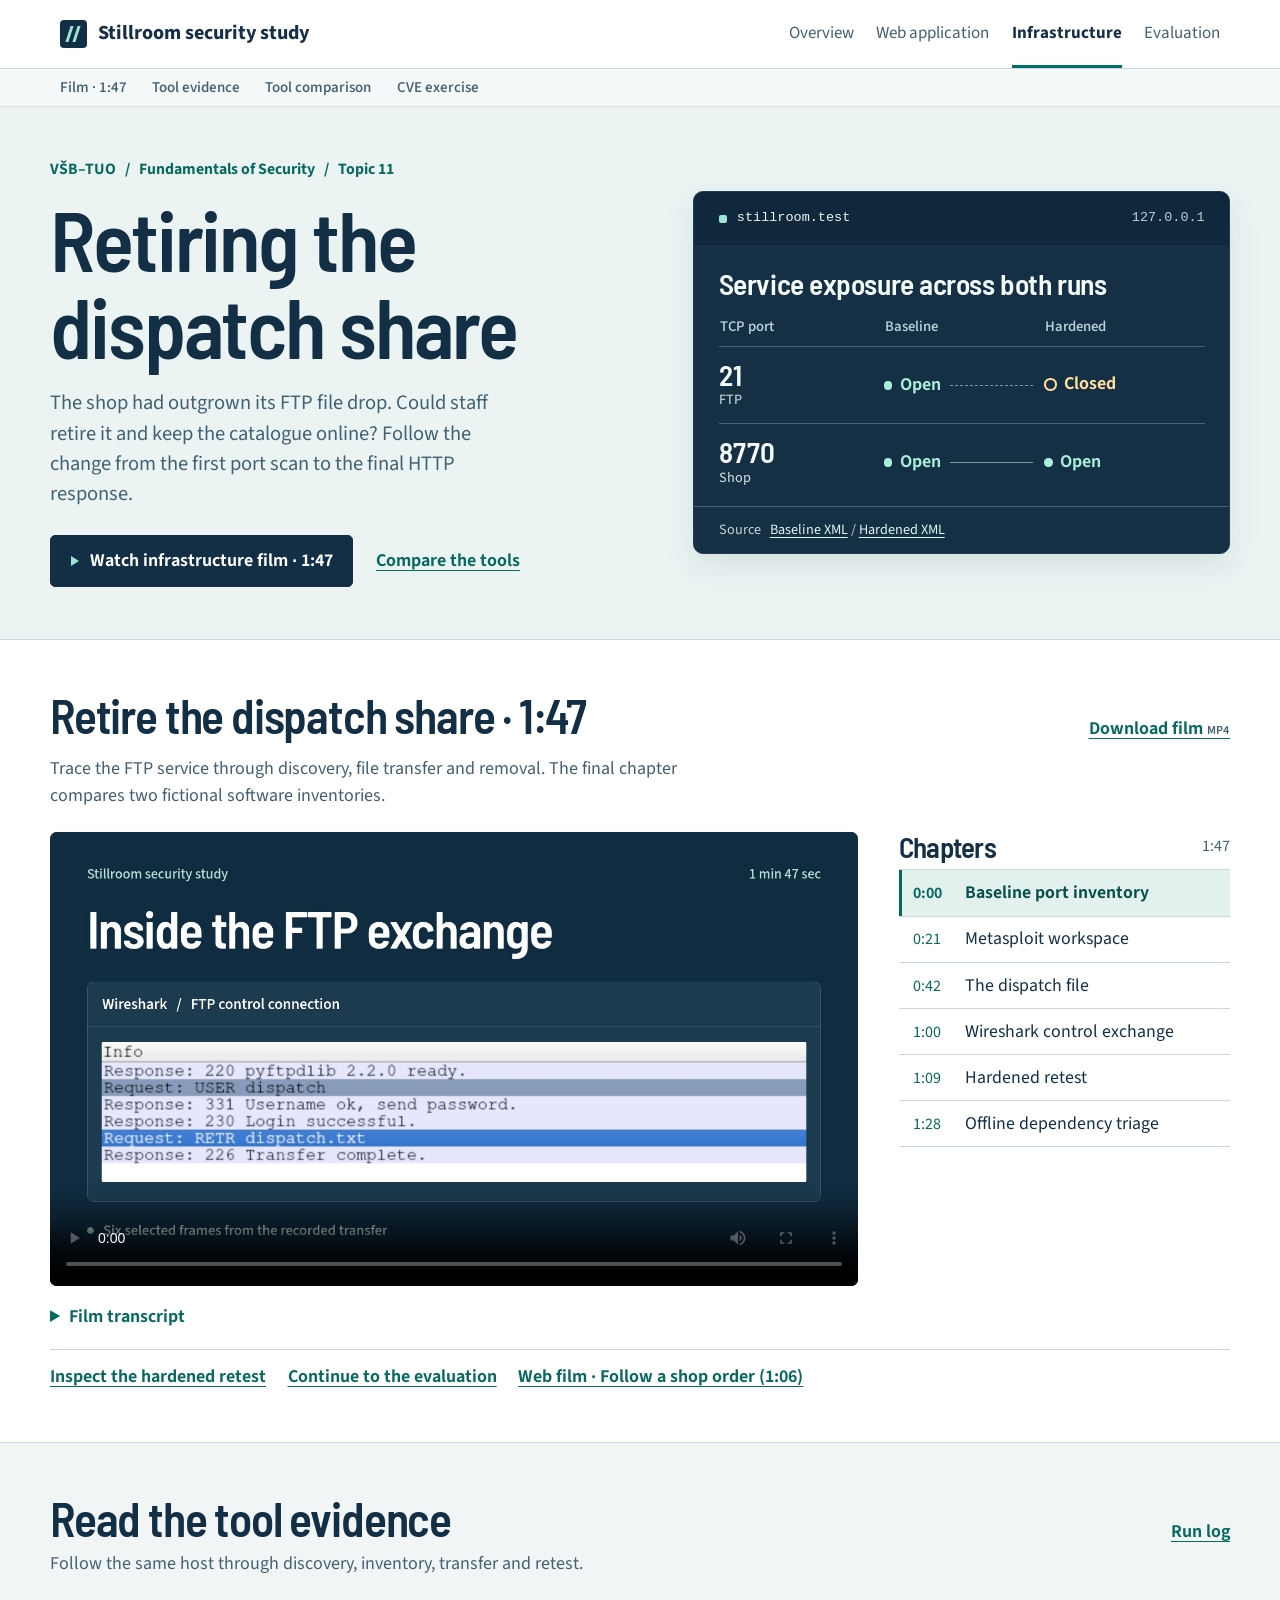
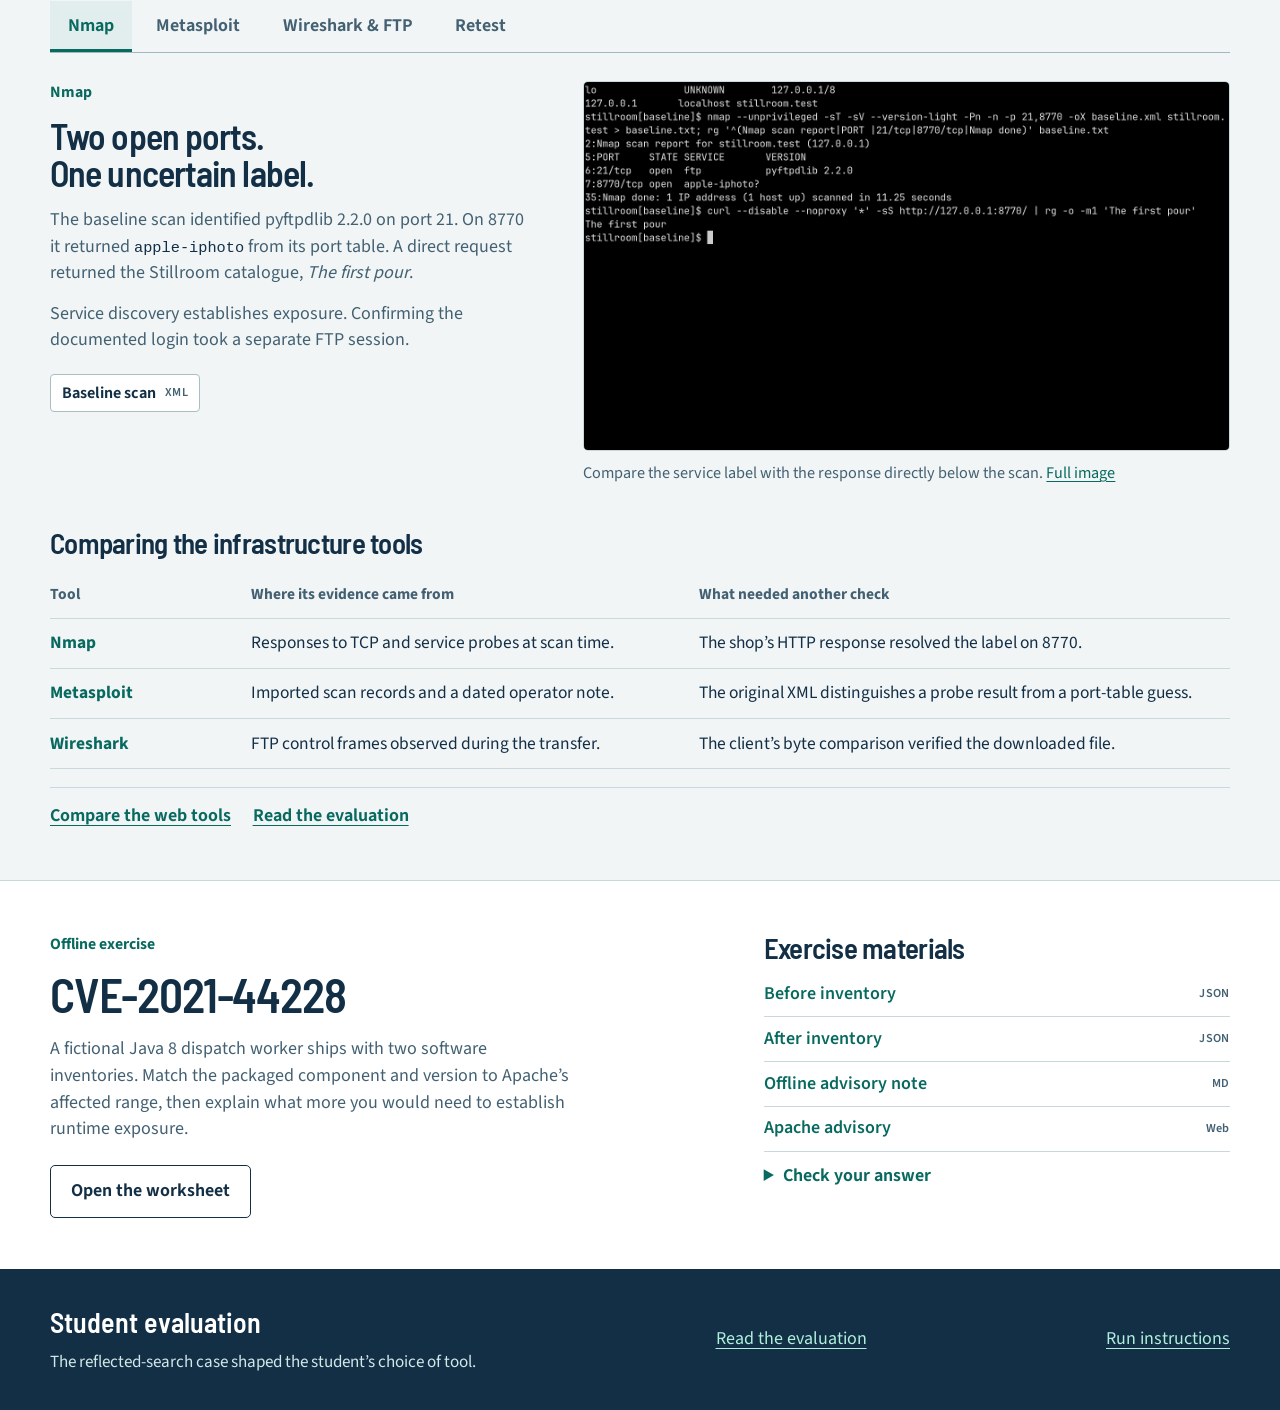
==== commit ba33b73e: "Retime visible typing in both films and synchronize chapter links" ====
--- a/infrastructure/index.html
+++ b/infrastructure/index.html
@@ -13,14 +13,14 @@
 <header class="site-header"><div class="site-bar">
       <a class="site-brand" href="../index.html"><span class="mark" aria-hidden="true"></span>Stillroom security study</a>
       <nav class="site-links" aria-label="Main"><a href="../index.html">Overview</a><a href="../web.html">Web application</a><a href="../infrastructure/index.html" aria-current="page">Infrastructure</a><a href="../evaluation.html">Evaluation</a></nav>
-    </div></header><nav class="study-links" aria-label="Infrastructure sections"><div><a href="#film">Film · 2:04</a><a href="#evidence">Tool evidence</a><a href="#comparison">Tool comparison</a><a href="#cve">CVE exercise</a></div></nav>
+    </div></header><nav class="study-links" aria-label="Infrastructure sections"><div><a href="#film">Film · 1:47</a><a href="#evidence">Tool evidence</a><a href="#comparison">Tool comparison</a><a href="#cve">CVE exercise</a></div></nav>
 <main id="main">
 <section class="hero" aria-labelledby="title"><div class="wrap hero-grid">
   <div class="lead">
     <p class="course">VŠB–TUO &nbsp; / &nbsp; Fundamentals of Security &nbsp; / &nbsp; Topic 11</p>
     <h1 id="title">Retiring the dispatch share</h1>
     <p class="intro">The shop had outgrown its FTP file drop. Could staff retire it and keep the catalogue online? Follow the change from the first port scan to the final HTTP response.</p>
-    <div class="actions"><a class="button" id="watch" href="#film"><i class="play" aria-hidden="true"></i>Watch infrastructure film · 2:04</a><a class="text-link" href="#comparison">Compare the tools</a></div>
+    <div class="actions"><a class="button" id="watch" href="#film"><i class="play" aria-hidden="true"></i>Watch infrastructure film · 1:47</a><a class="text-link" href="#comparison">Compare the tools</a></div>
   </div>
   <figure class="plot" aria-labelledby="plot-caption">
     <div class="plate-head"><span class="machine"><i aria-hidden="true"></i>stillroom.test</span><span>127.0.0.1</span></div>
@@ -34,17 +34,17 @@
 </div></section>
 
 <section class="wrap film band" id="film" aria-labelledby="film-title">
-  <div class="section-head"><h2 id="film-title">Retire the dispatch share · 2:04</h2><a href="investigation.mp4" download>Download film <span class="ext">MP4</span></a></div>
+  <div class="section-head"><h2 id="film-title">Retire the dispatch share · 1:47</h2><a href="investigation.mp4" download>Download film <span class="ext">MP4</span></a></div>
   <p class="film-context">Trace the FTP service through discovery, file transfer and removal. The final chapter compares two fictional software inventories.</p><div class="cinema">
-    <video id="player" controls playsinline preload="metadata" poster="film-poster.jpg" width="1440" height="810" aria-label="Retiring the dispatch share, captioned investigation"><source src="investigation.mp4" type="video/mp4"><a href="investigation.mp4">Open the investigation film</a></video>
-    <div class="chapters"><div class="chap-head"><h3>Chapters</h3><span id="runtime">2:04</span></div>
+    <video id="player" controls playsinline preload="metadata" poster="film-poster.jpg" width="1440" height="810" aria-label="Retiring the dispatch share, captioned investigation"><source src="investigation.mp4" type='video/mp4; codecs="avc1.f40020"'><source src="investigation-compat.mp4" type="video/mp4"><a href="investigation.mp4">Open the investigation film</a></video>
+    <div class="chapters"><div class="chap-head"><h3>Chapters</h3><span id="runtime">1:47</span></div>
       <ol id="chapter-list">
         <li><a class="fallback" href="investigation.mp4#t=0.000" data-start="0.000"><time datetime="PT0.000S">0:00</time><span>Baseline port inventory</span></a></li>
-        <li><a class="fallback" href="investigation.mp4#t=25.067" data-start="25.067"><time datetime="PT25.067S">0:25</time><span>Metasploit workspace</span></a></li>
-        <li><a class="fallback" href="investigation.mp4#t=50.133" data-start="50.133"><time datetime="PT50.133S">0:50</time><span>The dispatch file</span></a></li>
-        <li><a class="fallback" href="investigation.mp4#t=68.600" data-start="68.600"><time datetime="PT68.600S">1:08</time><span>Wireshark control exchange</span></a></li>
-        <li><a class="fallback" href="investigation.mp4#t=77.600" data-start="77.600"><time datetime="PT77.600S">1:17</time><span>Hardened retest</span></a></li>
-        <li><a class="fallback" href="investigation.mp4#t=99.667" data-start="99.667"><time datetime="PT99.667S">1:39</time><span>Offline dependency triage</span></a></li>
+        <li><a class="fallback" href="investigation.mp4#t=21.600" data-start="21.600"><time datetime="PT21.600S">0:21</time><span>Metasploit workspace</span></a></li>
+        <li><a class="fallback" href="investigation.mp4#t=42.667" data-start="42.667"><time datetime="PT42.667S">0:42</time><span>The dispatch file</span></a></li>
+        <li><a class="fallback" href="investigation.mp4#t=60.067" data-start="60.067"><time datetime="PT60.067S">1:00</time><span>Wireshark control exchange</span></a></li>
+        <li><a class="fallback" href="investigation.mp4#t=69.067" data-start="69.067"><time datetime="PT69.067S">1:09</time><span>Hardened retest</span></a></li>
+        <li><a class="fallback" href="investigation.mp4#t=88.133" data-start="88.133"><time datetime="PT88.133S">1:28</time><span>Offline dependency triage</span></a></li>
       </ol>
     </div>
   </div>
@@ -56,7 +56,7 @@
     <li>After disabling FTP, the client received a connection refusal. The same catalogue returned HTTP 200.</li>
     <li>The two fictional Java 8 inventories identify the packaged core component and version for advisory review.</li>
   </ol></details>
-    <nav class="film-route" aria-label="After the infrastructure film"><a href="#retest">Inspect the hardened retest</a><a href="../evaluation.html">Continue to the evaluation</a><a href="../web.html#film">Web film · Follow a shop order (0:50)</a></nav>
+    <nav class="film-route" aria-label="After the infrastructure film"><a href="#retest">Inspect the hardened retest</a><a href="../evaluation.html">Continue to the evaluation</a><a href="../web.html#film">Web film · Follow a shop order (1:06)</a></nav>
 </section>
 
 <section class="evidence band" id="evidence" aria-labelledby="evidence-title"><div class="wrap">
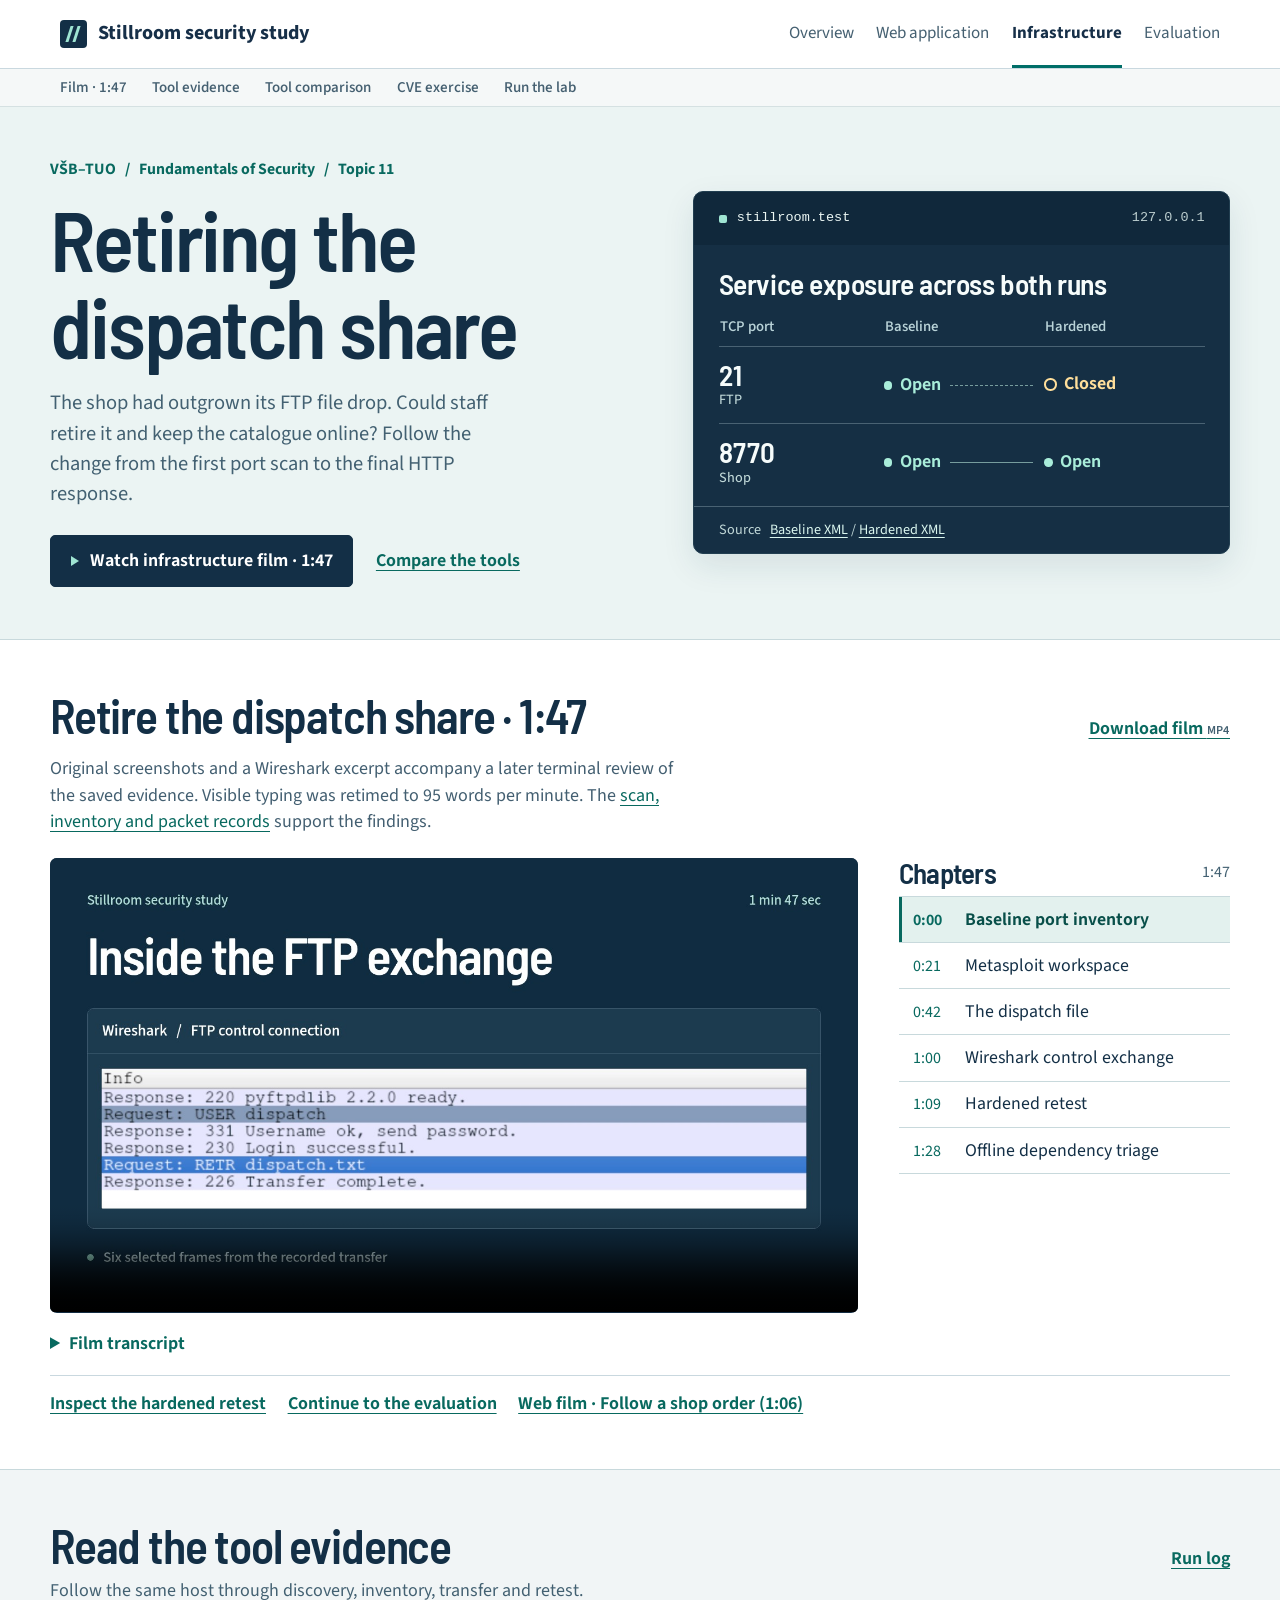
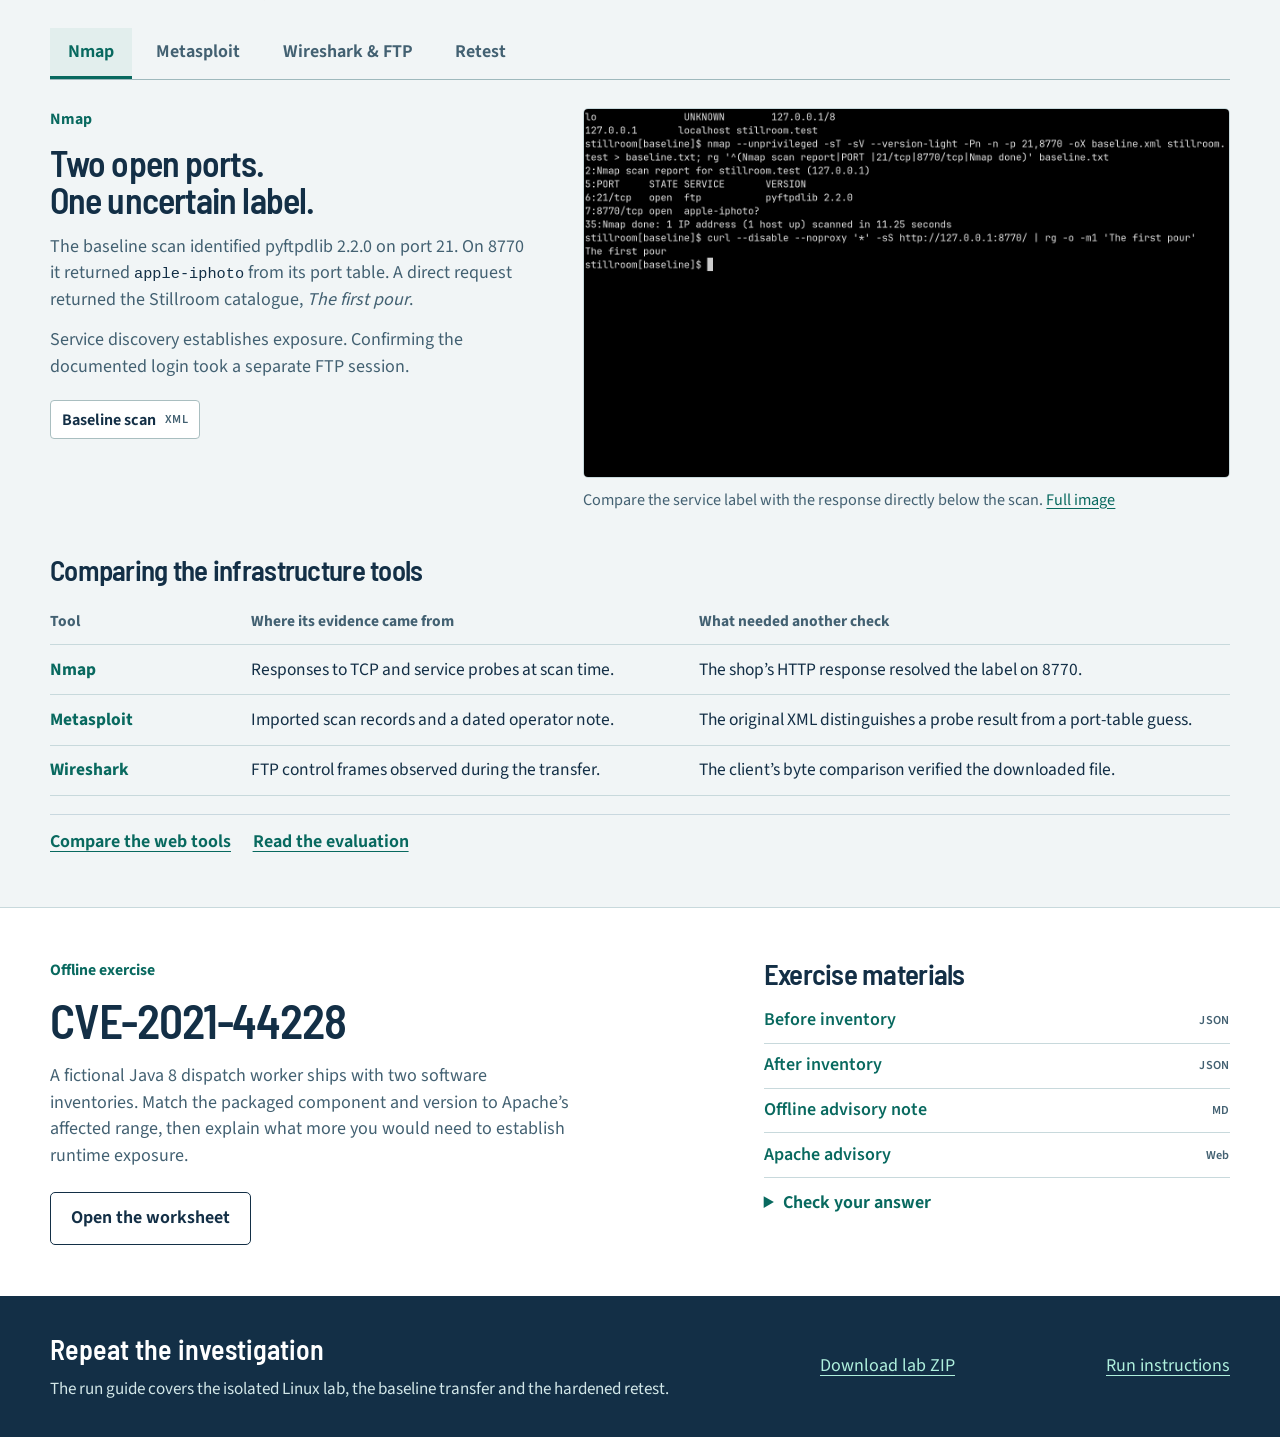
==== commit 3fa07687: "Publish repeatable Linux lab and clarify Topic 11 evidence and measurements" ====
--- a/infrastructure/index.html
+++ b/infrastructure/index.html
@@ -13,7 +13,7 @@
 <header class="site-header"><div class="site-bar">
       <a class="site-brand" href="../index.html"><span class="mark" aria-hidden="true"></span>Stillroom security study</a>
       <nav class="site-links" aria-label="Main"><a href="../index.html">Overview</a><a href="../web.html">Web application</a><a href="../infrastructure/index.html" aria-current="page">Infrastructure</a><a href="../evaluation.html">Evaluation</a></nav>
-    </div></header><nav class="study-links" aria-label="Infrastructure sections"><div><a href="#film">Film · 1:47</a><a href="#evidence">Tool evidence</a><a href="#comparison">Tool comparison</a><a href="#cve">CVE exercise</a></div></nav>
+    </div></header><nav class="study-links" aria-label="Infrastructure sections"><div><a href="#film">Film · 1:47</a><a href="#evidence">Tool evidence</a><a href="#comparison">Tool comparison</a><a href="#cve">CVE exercise</a><a href="#repeat-lab">Run the lab</a></div></nav>
 <main id="main">
 <section class="hero" aria-labelledby="title"><div class="wrap hero-grid">
   <div class="lead">
@@ -35,7 +35,8 @@
 
 <section class="wrap film band" id="film" aria-labelledby="film-title">
   <div class="section-head"><h2 id="film-title">Retire the dispatch share · 1:47</h2><a href="investigation.mp4" download>Download film <span class="ext">MP4</span></a></div>
-  <p class="film-context">Trace the FTP service through discovery, file transfer and removal. The final chapter compares two fictional software inventories.</p><div class="cinema">
+  <p class="film-context">Original screenshots and a Wireshark excerpt accompany a later terminal review of the saved evidence. Visible typing was retimed to 95 words per minute. The <a href="#evidence">scan, inventory and packet records</a> support the findings.</p>
+  <div class="cinema">
     <video id="player" controls playsinline preload="metadata" poster="film-poster.jpg" width="1440" height="810" aria-label="Retiring the dispatch share, captioned investigation"><source src="investigation.mp4" type='video/mp4; codecs="avc1.f40020"'><source src="investigation-compat.mp4" type="video/mp4"><a href="investigation.mp4">Open the investigation film</a></video>
     <div class="chapters"><div class="chap-head"><h3>Chapters</h3><span id="runtime">1:47</span></div>
       <ol id="chapter-list">
@@ -110,5 +111,5 @@
   <div class="documents"><h3>Exercise materials</h3><a href="cve/inventory-before.json">Before inventory <small>JSON</small></a><a href="cve/inventory-after.json">After inventory <small>JSON</small></a><a href="cve/ADVISORY-NOTE.md">Offline advisory note <small>MD</small></a><a href="https://logging.apache.org/security.html#CVE-2021-44228">Apache advisory <small>Web</small></a><details><summary>Check your answer</summary><p><a href="cve/REVIEWER-KEY.md">Reviewer key</a> · <a href="cve-triage.png">Recorded comparison</a></p></details></div>
 </section>
 </main>
-<footer><div class="wrap foot"><div><strong>Student evaluation</strong><p>The reflected-search case shaped the student’s choice of tool.</p></div><a href="../evaluation.html#student-opinion">Read the evaluation</a><a href="run-guide.txt">Run instructions</a></div></footer>
+<footer id="repeat-lab"><div class="wrap foot"><div><strong>Repeat the investigation</strong><p>The run guide covers the isolated Linux lab, the baseline transfer and the hardened retest.</p></div><a href="Stillroom-Topic-11-infrastructure.zip" download>Download lab ZIP</a><a href="run-guide.txt">Run instructions</a></div></footer>
 </body></html>
